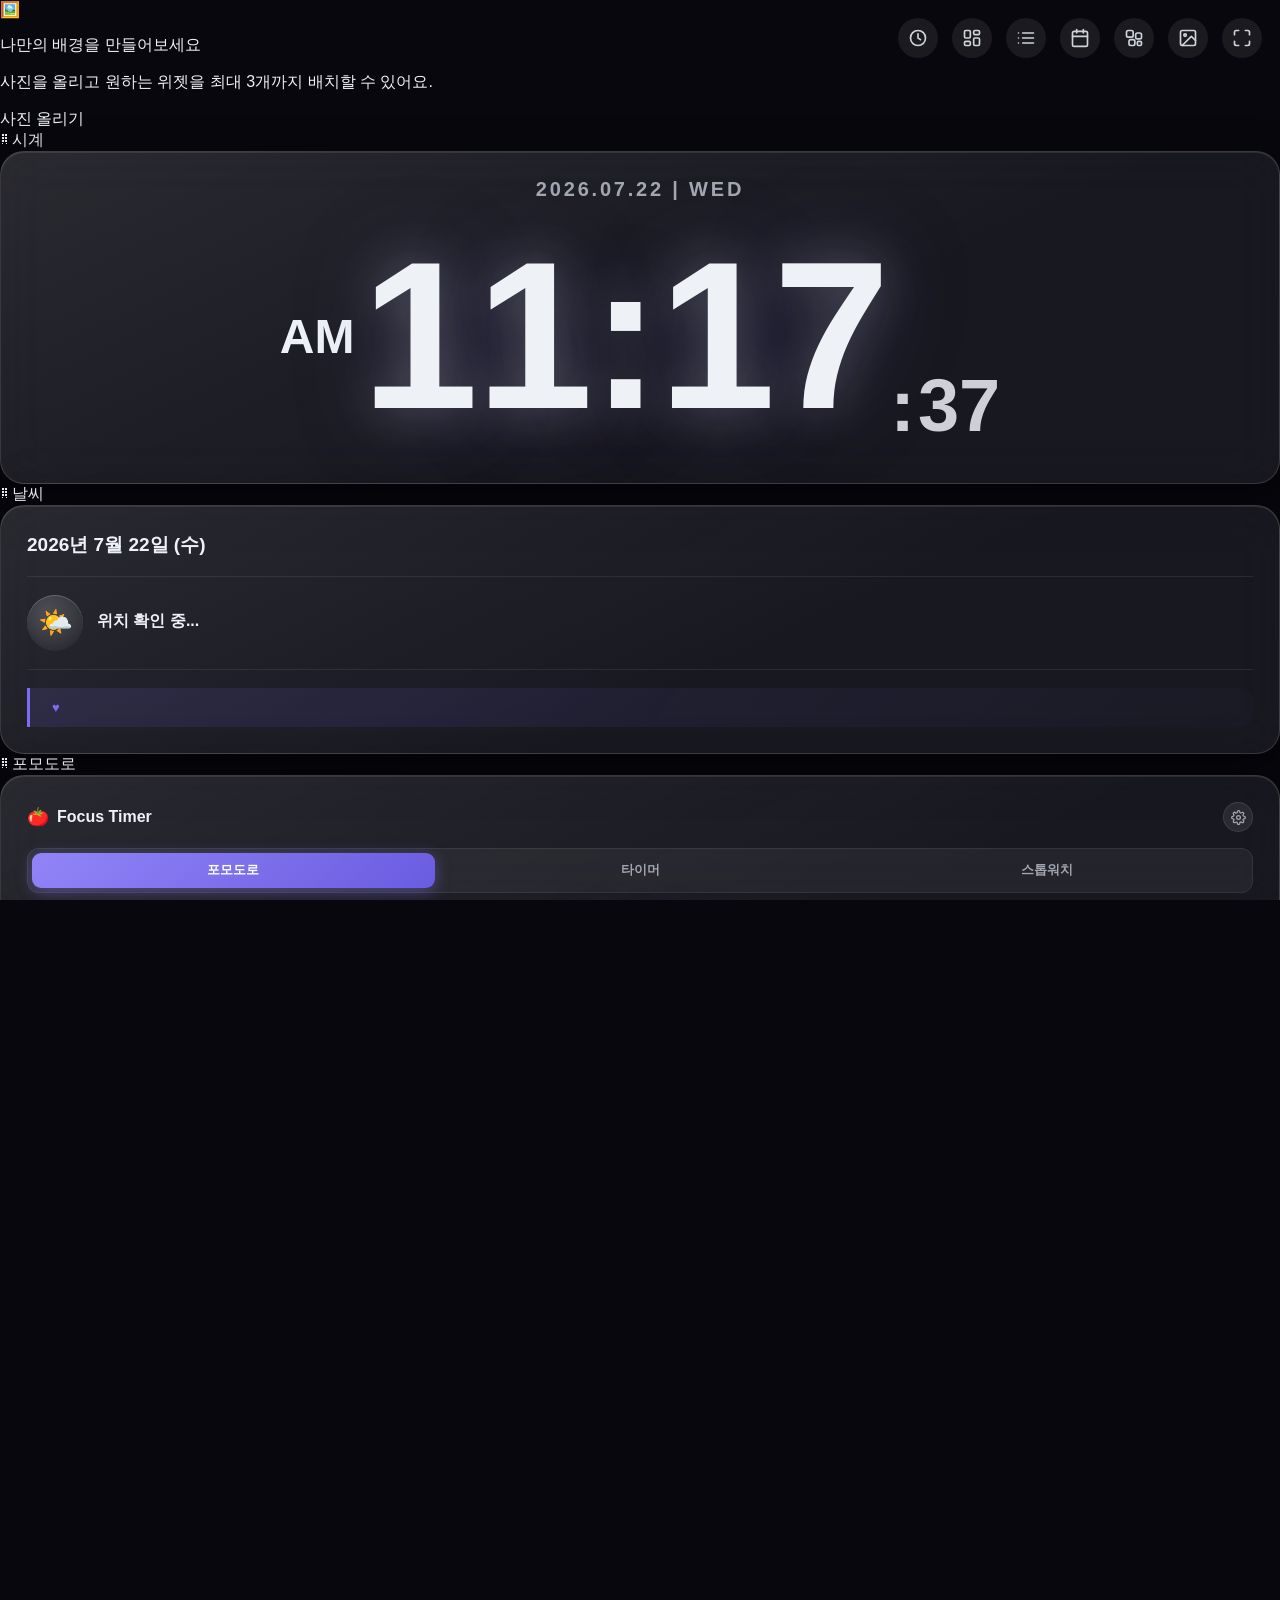
==== background.html @ 2c84854d "리팩토링" ====
<!DOCTYPE html>
<html lang="ko">
<head>
<meta charset="UTF-8">
<meta name="viewport" content="width=device-width, initial-scale=1, maximum-scale=1, minimum-scale=1, user-scalable=no, viewport-fit=cover">
<meta name="theme-color" content="#05050b">
<meta name="color-scheme" content="dark">
<meta name="mobile-web-app-capable" content="yes">
<meta name="apple-mobile-web-app-capable" content="yes">
<meta name="apple-mobile-web-app-status-bar-style" content="black">
<title>Gredo · Background</title>
<link rel="stylesheet" href="css/dashboard.css">
<link rel="stylesheet" href="css/nav.css">
<link rel="stylesheet" href="css/todo.css">
<link rel="stylesheet" href="css/background.css">
</head>
<body>
  <div class="bg-canvas" id="bgCanvas"></div>

  <input type="file" id="bgUploadInput" accept="image/*" style="display: none;">

  <div class="bg-empty" id="bgEmpty">
    <div class="bg-empty-icon">🖼️</div>
    <p class="bg-empty-title">나만의 배경을 만들어보세요</p>
    <p class="bg-empty-desc">사진을 올리고 원하는 위젯을 최대 3개까지 배치할 수 있어요.</p>
    <label class="bg-upload-btn" for="bgUploadInput">사진 올리기</label>
  </div>

  <nav class="top-nav" data-current="background"></nav>
  <template id="navExtra">
    <label class="nav-btn" for="bgUploadInput" aria-label="배경 사진 바꾸기" data-tooltip="🖼️ 배경 사진 바꾸기">
      <svg viewBox="0 0 24 24" width="1em" height="1em" fill="none" stroke="currentColor" stroke-width="2" stroke-linecap="round" stroke-linejoin="round">
        <rect x="3" y="3" width="18" height="18" rx="2"></rect>
        <circle cx="8.5" cy="8.5" r="1.5"></circle>
        <path d="M21 15l-5-5L5 21"></path>
      </svg>
    </label>
  </template>
  <script src="js/nav.js"></script>

  <div class="bg-widgets-stack" id="bgWidgetsStack">
  <div class="bg-widget" id="widgetClock" data-widget="clock">
    <div class="bg-widget-handle">⠿ 시계</div>
    <section class="card clock-card">
      <span class="card-glare"></span>
      <div class="clock-date" id="clockDate">2026.07.22 | WED</div>
      <div class="clock-time-row">
        <span class="clock-ampm" id="clockAmpm">AM</span>
        <span class="clock-time" id="clockTime">11:17</span>
        <span class="clock-seconds" id="clockSeconds">37</span>
      </div>
    </section>
    <div class="bg-widget-resize" aria-label="크기 조절"></div>
  </div>

  <div class="bg-widget" id="widgetWeather" data-widget="weather">
    <div class="bg-widget-handle">⠿ 날씨</div>
    <section class="card weather-card">
      <span class="card-glare"></span>
      <div class="weather-date" id="dashboardDate">2026년 7월 22일 (수)</div>
      <div class="divider"></div>
      <div class="weather-row">
        <span class="weather-icon-wrap"><span class="weather-icon" id="weatherIcon">🌤️</span></span>
        <div class="weather-info">
          <div class="weather-city" id="weatherCity">위치 확인 중...</div>
          <div class="weather-desc" id="weatherDesc"></div>
        </div>
      </div>
      <div class="divider"></div>
      <div class="quote-block">
        <span class="quote-text" id="quoteText"></span>
        <span class="quote-heart">♥</span>
      </div>
    </section>
    <div class="bg-widget-resize" aria-label="크기 조절"></div>
  </div>

  <div class="bg-widget" id="widgetTimer" data-widget="timer">
    <div class="bg-widget-handle">⠿ 포모도로</div>
    <section class="card timer-card">
      <span class="card-glare"></span>
      <div class="timer-header">
        <span class="timer-title"><span class="timer-emoji">🍅</span>Focus Timer</span>
        <button class="timer-gear" id="pomodoroGearBtn" aria-label="포모도로 설정">
          <svg viewBox="0 0 24 24" width="1em" height="1em" fill="none" stroke="currentColor" stroke-width="2" stroke-linecap="round" stroke-linejoin="round">
            <circle cx="12" cy="12" r="3"></circle>
            <path d="M19.4 15a1.65 1.65 0 0 0 .33 1.82l.06.06a2 2 0 1 1-2.83 2.83l-.06-.06a1.65 1.65 0 0 0-1.82-.33 1.65 1.65 0 0 0-1 1.51V21a2 2 0 0 1-4 0v-.09A1.65 1.65 0 0 0 9 19.4a1.65 1.65 0 0 0-1.82.33l-.06.06a2 2 0 1 1-2.83-2.83l.06-.06a1.65 1.65 0 0 0 .33-1.82 1.65 1.65 0 0 0-1.51-1H3a2 2 0 0 1 0-4h.09A1.65 1.65 0 0 0 4.6 9a1.65 1.65 0 0 0-.33-1.82l-.06-.06a2 2 0 1 1 2.83-2.83l.06.06a1.65 1.65 0 0 0 1.82.33H9a1.65 1.65 0 0 0 1-1.51V3a2 2 0 0 1 4 0v.09a1.65 1.65 0 0 0 1 1.51 1.65 1.65 0 0 0 1.82-.33l.06-.06a2 2 0 1 1 2.83 2.83l-.06.06a1.65 1.65 0 0 0-.33 1.82V9a1.65 1.65 0 0 0 1.51 1H21a2 2 0 0 1 0 4h-.09a1.65 1.65 0 0 0-1.51 1z"></path>
          </svg>
        </button>
      </div>

      <div class="timer-tabs" id="timerTabs">
        <button class="timer-tab active" data-tab="pomodoro">포모도로</button>
        <button class="timer-tab" data-tab="timer">타이머</button>
        <button class="timer-tab" data-tab="stopwatch">스톱워치</button>
      </div>

      <div class="timer-settings-popover hidden" id="pomodoroSettingsPopover">
        <div class="mini-row">
          <span>집중</span>
          <div class="mini-stepper">
            <button data-key="work" data-delta="-5" aria-label="집중 시간 축소">−</button>
            <span id="popWorkValue">25분</span>
            <button data-key="work" data-delta="5" aria-label="집중 시간 확대">+</button>
          </div>
        </div>
        <div class="mini-row">
          <span>짧은 휴식</span>
          <div class="mini-stepper">
            <button data-key="shortBreak" data-delta="-1" aria-label="짧은 휴식 축소">−</button>
            <span id="popShortValue">5분</span>
            <button data-key="shortBreak" data-delta="1" aria-label="짧은 휴식 확대">+</button>
          </div>
        </div>
        <div class="mini-row">
          <span>긴 휴식</span>
          <div class="mini-stepper">
            <button data-key="longBreak" data-delta="-5" aria-label="긴 휴식 축소">−</button>
            <span id="popLongValue">15분</span>
            <button data-key="longBreak" data-delta="5" aria-label="긴 휴식 확대">+</button>
          </div>
        </div>
      </div>

      <div class="timer-display" id="timerDisplay">25:00</div>

      <div class="timer-minute-row hidden" id="timerMinuteRow">
        <button class="mini-stepper-btn" id="timerMinusBtn" aria-label="타이머 시간 축소">−</button>
        <span id="timerMinutesLabel">10분</span>
        <button class="mini-stepper-btn" id="timerPlusBtn" aria-label="타이머 시간 확대">+</button>
      </div>

      <div class="timer-actions">
        <button class="timer-reset-btn" id="timerResetBtn" aria-label="초기화">
          <svg viewBox="0 0 24 24" width="1em" height="1em" fill="none" stroke="currentColor" stroke-width="2" stroke-linecap="round" stroke-linejoin="round">
            <path d="M3 12a9 9 0 1 0 3-6.7"></path>
            <path d="M3 4v5h5"></path>
          </svg>
        </button>
        <button class="timer-start-btn" id="timerStartBtn">▶ 시작하기</button>
      </div>

      <div class="timer-caption" id="timerCaption">25분 집중 · 5분 휴식</div>
    </section>
    <div class="bg-widget-resize" aria-label="크기 조절"></div>
  </div>

  <div class="bg-widget" id="widgetTodo" data-widget="todo">
    <div class="bg-widget-handle">⠿ 할 일</div>
    <section class="card todo-container">
      <h1 class="todo-title">To-Do List</h1>
      <form class="todo-form" id="todoForm">
        <input type="text" id="todoInput" class="todo-input" placeholder="새로운 할 일을 추가하세요..." autocomplete="off">
        <button type="submit" class="todo-add-btn" aria-label="할 일 추가">+</button>
      </form>
      <ul class="todo-list" id="todoList">
        <!-- To-do items will be rendered here by JavaScript -->
      </ul>
      <div class="todo-footer">
        <button class="todo-io-btn" id="exportBtn">저장하기</button>
        <label class="todo-io-btn">
          불러오기
          <input type="file" id="importInput" accept=".json" style="display: none;">
        </label>
        <button class="todo-io-btn todo-clear-btn" id="clearCompletedBtn" style="display: none;">완료된 항목 삭제</button>
      </div>
    </section>
    <div class="bg-widget-resize" aria-label="크기 조절"></div>
  </div>
  </div>

  <div class="widget-picker-zone">
    <div class="widget-picker" id="widgetPicker">
      <button class="picker-chip" data-widget="clock">🕒 시계</button>
      <button class="picker-chip" data-widget="weather">🌤️ 날씨</button>
      <button class="picker-chip" data-widget="timer">🍅 포모도로</button>
      <button class="picker-chip" data-widget="todo">✅ 할 일</button>
    </div>
  </div>

  <div class="toast" id="toast"></div>

  <div class="io-info-backdrop" id="ioInfoBackdrop"></div>
  <div class="io-info-panel" id="ioInfoPanel">
    <h2 class="io-info-title">💾 할 일 백업하기</h2>
    <p class="io-info-desc">할 일 목록은 이 브라우저에만 저장돼요. 브라우저 데이터를 지우거나 다른 기기·브라우저를 쓰면 목록이 사라질 수 있어요. 파일로 저장해두면 안전하게 보관하고 나중에 다시 불러올 수 있어요.</p>
    <div class="io-info-row">
      <span class="io-info-icon">💾</span>
      <div>
        <strong>저장하기</strong>
        <p>지금 목록을 파일로 다운로드해서 보관해요.</p>
      </div>
    </div>
    <div class="io-info-row">
      <span class="io-info-icon">📂</span>
      <div>
        <strong>불러오기</strong>
        <p>저장해둔 파일을 선택하면 목록이 그대로 복원돼요.</p>
      </div>
    </div>
    <div class="io-info-actions">
      <button class="io-info-cancel" id="ioInfoCancelBtn">닫기</button>
      <button class="io-info-confirm" id="ioInfoConfirmBtn">파일로 저장하기</button>
    </div>
  </div>

  <script src="js/timer.js"></script>
  <script src="js/core/notifications.js"></script>
  <script src="js/core/pomodoroEngine.js"></script>
  <script src="js/core/clock.js"></script>
  <script src="js/core/widgetBoard.js"></script>
  <script src="js/dashboard.js"></script>
  <script src="js/todo.js"></script>
  <script src="js/background.js"></script>
</body>
</html>
---- css/dashboard.css ----
:root {
  color-scheme: dark;
  --bg: #07070d;
  --card-bg: rgba(255, 255, 255, 0.055);
  --card-border: rgba(255, 255, 255, 0.14);
  --text: #eef1f6;
  --text-dim: #a3a7b0;
  --accent: #7c6cf0;
  --accent-rgb: 124, 108, 240;
  --accent-strong: linear-gradient(135deg, #9284f7, #6a5ce0);
}

* {
  box-sizing: border-box;
}

html, body {
  margin: 0;
  padding: 0;
  width: 100%;
  height: 100%;
  background: var(--bg);
  overflow: hidden;
  -webkit-tap-highlight-color: transparent;
  overscroll-behavior: none;
}

body {
  font-family: -apple-system, BlinkMacSystemFont, "Segoe UI", "Apple SD Gothic Neo", "Malgun Gothic", sans-serif;
  -webkit-user-select: none;
  user-select: none;
  color: var(--text);
}

/* ---- ambient background orbs ---- */
.bg-orbs {
  position: fixed;
  inset: 0;
  overflow: hidden;
  z-index: 0;
  pointer-events: none;
}

.orb {
  position: absolute;
  border-radius: 50%;
  filter: blur(90px);
  opacity: 0.5;
}

.orb-1 {
  width: 46vw;
  height: 46vw;
  max-width: 560px;
  max-height: 560px;
  background: radial-gradient(circle, #7c6cf0, transparent 70%);
  top: -14%;
  left: -10%;
  animation: orbFloat1 24s ease-in-out infinite;
}

.orb-2 {
  width: 40vw;
  height: 40vw;
  max-width: 480px;
  max-height: 480px;
  background: radial-gradient(circle, #ff6ec7, transparent 70%);
  bottom: -16%;
  right: -8%;
  animation: orbFloat2 28s ease-in-out infinite;
}

.orb-3 {
  width: 34vw;
  height: 34vw;
  max-width: 420px;
  max-height: 420px;
  background: radial-gradient(circle, #5ce0e6, transparent 70%);
  top: 38%;
  left: 42%;
  animation: orbFloat3 32s ease-in-out infinite;
}

@keyframes orbFloat1 {
  0%, 100% { transform: translate(0, 0) scale(1); }
  50% { transform: translate(6vw, 5vh) scale(1.12); }
}

@keyframes orbFloat2 {
  0%, 100% { transform: translate(0, 0) scale(1); }
  50% { transform: translate(-5vw, -4vh) scale(1.08); }
}

@keyframes orbFloat3 {
  0%, 100% { transform: translate(0, 0) scale(1); }
  50% { transform: translate(3vw, -5vh) scale(1.16); }
}

@media (prefers-reduced-motion: reduce) {
  .orb {
    animation: none;
  }
}

/* .top-nav / .nav-btn / [data-tooltip] now live in css/nav.css (shared
   across every page that renders the nav via js/nav.js). */

.dashboard {
  position: relative;
  z-index: 1;
  width: 100vw;
  height: 100dvh;
  height: 100vh;
  display: grid;
  grid-template-columns: minmax(240px, 300px) 1fr minmax(280px, 340px);
  gap: 20px;
  padding: 80px 24px 24px;
  perspective: 1400px;
}

.card {
  position: relative;
  background:
    linear-gradient(155deg, rgba(255, 255, 255, 0.09), rgba(255, 255, 255, 0.015) 60%),
    var(--card-bg);
  backdrop-filter: blur(26px) saturate(160%);
  -webkit-backdrop-filter: blur(26px) saturate(160%);
  border: 1px solid var(--card-border);
  border-radius: 24px;
  padding: 26px;
  display: flex;
  flex-direction: column;
  min-width: 0;
  min-height: 0;
  overflow: hidden;
  box-shadow: 0 10px 40px rgba(0, 0, 0, 0.45), inset 0 1px 0 rgba(255, 255, 255, 0.09);
  transform-style: preserve-3d;
  will-change: transform;
  transition: transform 0.4s cubic-bezier(0.22, 1, 0.36, 1), box-shadow 0.4s ease;
  animation: cardIn 0.6s cubic-bezier(0.22, 1, 0.36, 1) backwards;
}

.weather-card { animation-delay: 0.05s; }
.clock-card { animation-delay: 0.15s; }
.timer-card { animation-delay: 0.25s; }

@keyframes cardIn {
  from {
    opacity: 0;
    transform: translateY(18px) scale(0.98);
  }
  to {
    opacity: 1;
    transform: translateY(0) scale(1);
  }
}

.card:hover {
  box-shadow: 0 16px 50px rgba(0, 0, 0, 0.5), inset 0 1px 0 rgba(255, 255, 255, 0.12);
}

.card-glare {
  position: absolute;
  inset: 0;
  background: radial-gradient(480px circle at var(--mx, 50%) var(--my, 50%), rgba(255, 255, 255, 0.16), transparent 60%);
  opacity: 0;
  transition: opacity 0.35s ease;
  pointer-events: none;
}

.card.tilting .card-glare {
  opacity: 1;
}

@media (prefers-reduced-motion: reduce) {
  .card {
    animation: none;
  }
}

/* ---- weather card ---- */
.weather-card {
  justify-content: flex-start;
}

.weather-date {
  font-size: 19px;
  font-weight: 700;
}

.divider {
  height: 1px;
  background: rgba(255, 255, 255, 0.08);
  margin: 18px 0;
}

.weather-row {
  display: flex;
  align-items: center;
  gap: 14px;
}

.weather-icon-wrap {
  width: 56px;
  height: 56px;
  flex-shrink: 0;
  border-radius: 50%;
  display: flex;
  align-items: center;
  justify-content: center;
  background: radial-gradient(circle at 35% 30%, rgba(255, 255, 255, 0.18), rgba(255, 255, 255, 0.04));
  box-shadow: inset 0 1px 0 rgba(255, 255, 255, 0.2), inset 0 -6px 12px rgba(0, 0, 0, 0.15);
}

.weather-icon {
  font-size: 28px;
  line-height: 1;
}

.weather-city {
  font-size: 16px;
  font-weight: 700;
}

.weather-desc {
  font-size: 13px;
  color: var(--text-dim);
  margin-top: 3px;
}

.quote-block {
  display: flex;
  align-items: flex-start;
  gap: 8px;
  border-left: 3px solid var(--accent);
  background: linear-gradient(120deg, rgba(124, 108, 240, 0.14), rgba(124, 108, 240, 0.02));
  border-radius: 0 14px 14px 0;
  padding: 12px 14px;
  margin-top: auto;
}

.quote-text {
  font-size: 13.5px;
  line-height: 1.55;
  color: var(--text);
  opacity: 0.9;
}

.quote-heart {
  color: var(--accent);
  font-size: 13px;
  flex-shrink: 0;
}

/* ---- clock card ---- */
.clock-card {
  container-type: inline-size;
  align-items: center;
  justify-content: center;
  gap: 14px;
  overflow: hidden;
}

.clock-date {
  font-size: clamp(13px, 3.2cqw, 20px);
  font-weight: 700;
  letter-spacing: 0.14em;
  color: var(--text-dim);
  white-space: nowrap;
}

.clock-time-row {
  display: flex;
  align-items: baseline;
  gap: 0.14em;
  max-width: 100%;
}

.clock-ampm {
  font-size: clamp(16px, 7cqw, 48px);
  font-weight: 700;
  align-self: center;
  margin-right: 0.1em;
}

.clock-time {
  font-size: clamp(40px, 22cqw, 210px);
  font-weight: 800;
  letter-spacing: -0.01em;
  font-variant-numeric: tabular-nums;
  white-space: nowrap;
  text-shadow: 0 0 50px rgba(255, 255, 255, 0.25), 0 0 100px rgba(var(--accent-rgb), 0.25);
}

.clock-seconds {
  font-size: clamp(18px, 9cqw, 74px);
  font-weight: 800;
  align-self: flex-end;
  margin-bottom: 0.12em;
  opacity: 0.85;
  font-variant-numeric: tabular-nums;
}

.clock-seconds::before {
  content: ":";
  margin-right: 0.04em;
}

/* ---- timer card ---- */
.timer-card {
  position: relative;
  gap: 16px;
}

.timer-header {
  display: flex;
  align-items: center;
  justify-content: space-between;
}

.timer-title {
  font-size: 16px;
  font-weight: 700;
  display: flex;
  align-items: center;
  gap: 8px;
}

.timer-emoji {
  font-size: 18px;
}

.timer-gear {
  width: 30px;
  height: 30px;
  border-radius: 50%;
  border: 1px solid rgba(255, 255, 255, 0.1);
  background: rgba(255, 255, 255, 0.08);
  color: var(--text-dim);
  display: flex;
  align-items: center;
  justify-content: center;
  font-size: 15px;
  padding: 0;
  transition: transform 0.3s ease, background-color 0.2s ease;
}

.timer-gear:hover {
  background: rgba(255, 255, 255, 0.14);
  transform: rotate(35deg);
}

.timer-tabs {
  display: flex;
  background: rgba(255, 255, 255, 0.05);
  border: 1px solid rgba(255, 255, 255, 0.08);
  border-radius: 12px;
  padding: 4px;
  gap: 4px;
}

.timer-tab {
  flex: 1;
  border: none;
  background: transparent;
  color: var(--text-dim);
  font-size: 12.5px;
  font-weight: 700;
  padding: 9px 4px;
  border-radius: 9px;
  transition: background-color 0.25s ease, color 0.25s ease, box-shadow 0.25s ease;
}

.timer-tab.active {
  background: var(--accent-strong);
  color: #fff;
  box-shadow: 0 4px 16px rgba(var(--accent-rgb), 0.45);
}

.timer-settings-popover {
  position: absolute;
  top: 66px;
  right: 26px;
  left: 26px;
  z-index: 5;
  background: rgba(28, 28, 38, 0.75);
  backdrop-filter: blur(20px) saturate(160%);
  -webkit-backdrop-filter: blur(20px) saturate(160%);
  border: 1px solid rgba(255, 255, 255, 0.12);
  border-radius: 14px;
  padding: 12px 14px;
  box-shadow: 0 10px 30px rgba(0, 0, 0, 0.5);
  animation: popIn 0.2s ease;
}

@keyframes popIn {
  from {
    opacity: 0;
    transform: translateY(-6px);
  }
  to {
    opacity: 1;
    transform: translateY(0);
  }
}

.timer-settings-popover.hidden {
  display: none;
}

.mini-row {
  display: flex;
  align-items: center;
  justify-content: space-between;
  padding: 7px 0;
  font-size: 12.5px;
  color: var(--text-dim);
}

.mini-stepper {
  display: flex;
  align-items: center;
  gap: 10px;
}

.mini-stepper span,
.mini-row > span:first-child {
  color: var(--text);
}

.mini-stepper button {
  width: 22px;
  height: 22px;
  border-radius: 50%;
  border: none;
  background: rgba(255, 255, 255, 0.1);
  color: var(--text);
  font-size: 13px;
  font-weight: 700;
  padding: 0;
  line-height: 1;
  transition: background-color 0.2s ease;
}

.mini-stepper button:hover {
  background: rgba(255, 255, 255, 0.18);
}

.timer-display {
  text-align: center;
  font-size: clamp(36px, 5vw, 52px);
  font-weight: 800;
  font-variant-numeric: tabular-nums;
  text-shadow: 0 0 40px rgba(var(--accent-rgb), 0.35);
}

.timer-minute-row {
  display: flex;
  align-items: center;
  justify-content: center;
  gap: 16px;
}

.timer-minute-row.hidden {
  display: none;
}

.timer-minute-row span {
  font-size: 13px;
  font-weight: 600;
  color: var(--text-dim);
  min-width: 40px;
  text-align: center;
}

.mini-stepper-btn {
  width: 28px;
  height: 28px;
  border-radius: 50%;
  border: 1px solid rgba(255, 255, 255, 0.1);
  background: rgba(255, 255, 255, 0.08);
  color: var(--text);
  font-size: 15px;
  font-weight: 700;
  padding: 0;
  transition: background-color 0.2s ease;
}

.mini-stepper-btn:hover {
  background: rgba(255, 255, 255, 0.16);
}

.timer-actions {
  display: flex;
  align-items: center;
  gap: 10px;
}

.timer-reset-btn {
  width: 46px;
  height: 46px;
  flex-shrink: 0;
  border-radius: 50%;
  border: 1px solid rgba(255, 255, 255, 0.1);
  background: rgba(255, 255, 255, 0.08);
  color: var(--text-dim);
  display: flex;
  align-items: center;
  justify-content: center;
  font-size: 17px;
  padding: 0;
  transition: background-color 0.2s ease, transform 0.2s ease;
}

.timer-reset-btn:hover {
  background: rgba(255, 255, 255, 0.14);
  transform: rotate(-45deg);
}

.timer-start-btn {
  flex: 1;
  border: none;
  background: var(--accent-strong);
  color: #fff;
  font-size: 14.5px;
  font-weight: 700;
  padding: 14px 12px;
  border-radius: 999px;
  box-shadow: 0 8px 24px rgba(var(--accent-rgb), 0.45);
  transition: transform 0.2s ease, box-shadow 0.2s ease, background 0.2s ease;
}

.timer-start-btn:hover {
  transform: translateY(-1px);
  box-shadow: 0 12px 30px rgba(var(--accent-rgb), 0.55);
}

.timer-start-btn:active {
  transform: translateY(0);
}

.timer-start-btn.is-running {
  background: #3a3a44;
  box-shadow: none;
}

.timer-caption {
  text-align: center;
  font-size: 12px;
  color: var(--text-dim);
}

/* ---- toast ---- */
.toast {
  position: fixed;
  left: 50%;
  bottom: 28px;
  transform: translate(-50%, 12px);
  background: rgba(28, 28, 30, 0.75);
  backdrop-filter: blur(18px) saturate(160%);
  -webkit-backdrop-filter: blur(18px) saturate(160%);
  border: 1px solid rgba(255, 255, 255, 0.12);
  color: var(--text);
  font-size: 13.5px;
  font-weight: 500;
  padding: 12px 18px;
  border-radius: 12px;
  max-width: calc(100vw - 48px);
  text-align: center;
  line-height: 1.5;
  box-shadow: 0 6px 20px rgba(0, 0, 0, 0.5);
  opacity: 0;
  pointer-events: none;
  transition: opacity 0.25s ease, transform 0.25s ease;
  z-index: 60;
}

.toast.show {
  opacity: 1;
  transform: translate(-50%, 0);
}

/* ---- responsive: stack cards on narrow screens ---- */
@media (max-width: 900px) {
  html, body {
    overflow-y: auto;
  }

  .dashboard {
    height: auto;
    min-height: 100vh;
    grid-template-columns: 1fr;
    padding: 80px 16px 24px;
  }

  .dashboard .clock-card {
    order: -1;
    padding: 32px 20px;
  }
}
---- css/nav.css ----
/*
  Shared top-right icon navigation used by dashboard.html, toDoList.html,
  background.html, and calendar.html. Markup is rendered by js/nav.js —
  see that file for the page list and the .top-nav[data-current] contract.

  Single source of truth for .top-nav/.nav-btn/[data-tooltip]: previously
  duplicated in style.css and dashboard.css with conflicting left/right
  tooltip anchors, which broke tooltip sizing on any page loading both.
*/

.top-nav {
  position: fixed;
  top: calc(env(safe-area-inset-top) + 18px);
  right: calc(env(safe-area-inset-right) + 18px);
  display: flex;
  gap: 14px;
  z-index: 20;
}

.nav-btn {
  position: relative;
  width: 40px;
  height: 40px;
  display: flex;
  align-items: center;
  justify-content: center;
  font-size: 20px;
  border: none;
  border-radius: 50%;
  background: var(--nav-btn-bg, rgba(255, 255, 255, 0.08));
  color: var(--nav-btn-color, #cfd3da);
  padding: 0;
  box-sizing: border-box;
  text-decoration: none;
}

.nav-btn:active {
  background: var(--nav-btn-bg-active, rgba(255, 255, 255, 0.16));
}

.nav-btn .icon-exit {
  display: none;
}

.nav-btn.is-fullscreen .icon-enter {
  display: none;
}

.nav-btn.is-fullscreen .icon-exit {
  display: block;
}

/* ---- icon button tooltip ---- */
[data-tooltip]::after,
[data-tooltip]::before {
  opacity: 0;
  pointer-events: none;
  transition: opacity 0.15s ease, transform 0.15s ease;
  transition-delay: 0.1s;
  z-index: 30;
}

[data-tooltip]::after {
  content: attr(data-tooltip);
  position: absolute;
  top: calc(100% + 10px);
  right: 0;
  white-space: nowrap;
  background: rgba(18, 18, 26, 0.92);
  color: #eef1f6;
  font-size: 12px;
  font-weight: 600;
  padding: 7px 12px;
  border-radius: 10px;
  border: 1px solid rgba(255, 255, 255, 0.12);
  box-shadow: 0 10px 24px rgba(0, 0, 0, 0.35);
  backdrop-filter: blur(12px) saturate(160%);
  -webkit-backdrop-filter: blur(12px) saturate(160%);
  transform: translateY(-4px);
}

[data-tooltip]::before {
  content: "";
  position: absolute;
  top: 100%;
  right: 14px;
  width: 8px;
  height: 8px;
  background: rgba(18, 18, 26, 0.92);
  border-left: 1px solid rgba(255, 255, 255, 0.12);
  border-top: 1px solid rgba(255, 255, 255, 0.12);
  transform: translateY(2px) rotate(45deg);
}

[data-tooltip]:hover::after,
[data-tooltip]:focus-visible::after {
  opacity: 1;
  transform: translateY(0);
}

[data-tooltip]:hover::before,
[data-tooltip]:focus-visible::before {
  opacity: 1;
  transform: rotate(45deg);
}

/* Narrow phones (≤480px): shrink buttons/gap so pages with an extra
   navExtra button (background.html, calendar.html — 7 icons total)
   don't push the leftmost icon off-screen. */
@media (max-width: 480px) {
  .top-nav {
    top: calc(env(safe-area-inset-top) + 10px);
    right: calc(env(safe-area-inset-right) + 10px);
    gap: 8px;
  }

  .nav-btn {
    width: 32px;
    height: 32px;
    font-size: 16px;
  }
}
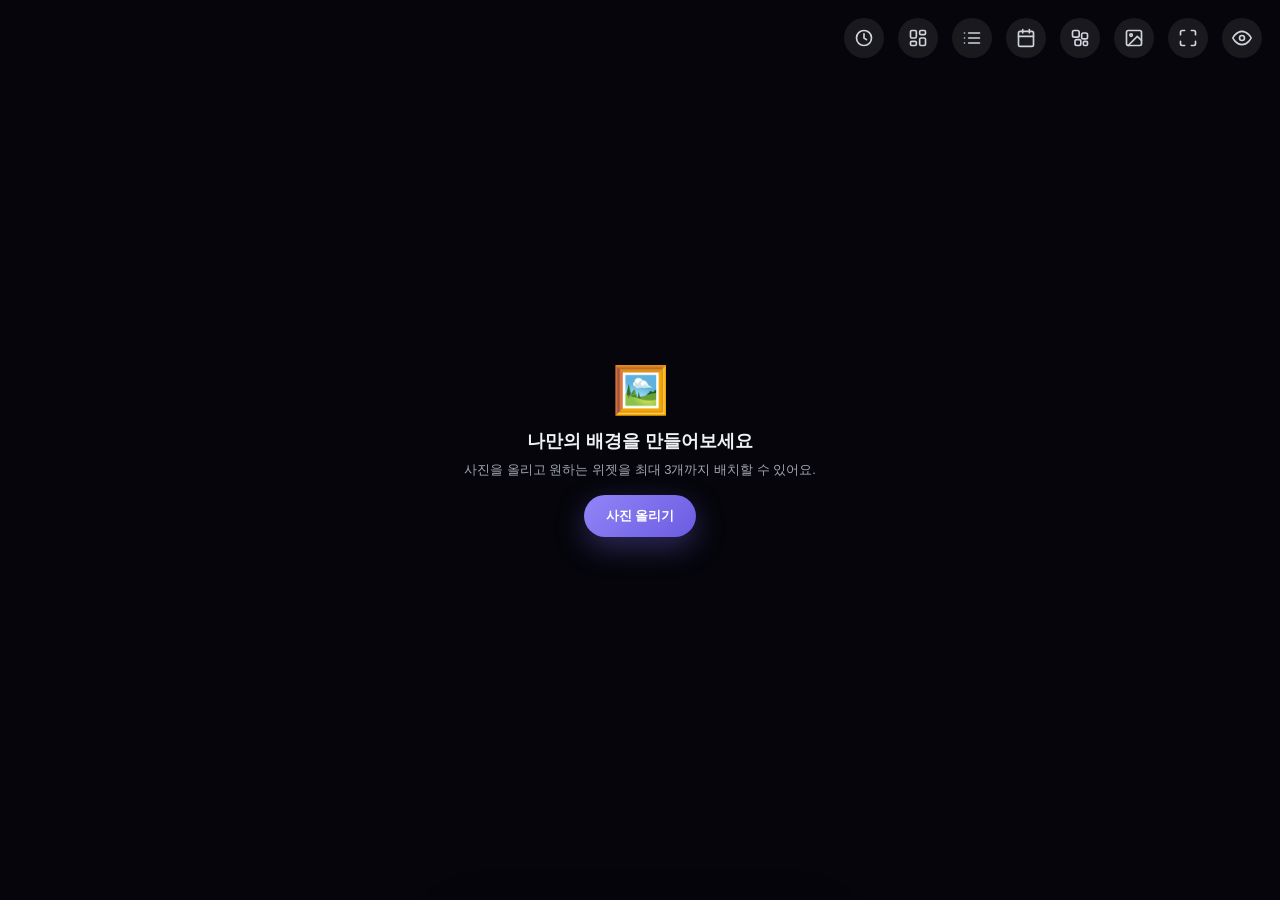
==== commit 178b1b2f: "수정" ====
--- a/background.html
+++ b/background.html
@@ -28,7 +28,7 @@
 
   <nav class="top-nav" data-current="background"></nav>
   <template id="navExtra">
-    <label class="nav-btn" for="bgUploadInput" aria-label="배경 사진 바꾸기" data-tooltip="🖼️ 배경 사진 바꾸기">
+    <label class="nav-btn nav-bg-upload" for="bgUploadInput" aria-label="배경 사진 바꾸기" data-tooltip="🖼️ 배경 사진 바꾸기">
       <svg viewBox="0 0 24 24" width="1em" height="1em" fill="none" stroke="currentColor" stroke-width="2" stroke-linecap="round" stroke-linejoin="round">
         <rect x="3" y="3" width="18" height="18" rx="2"></rect>
         <circle cx="8.5" cy="8.5" r="1.5"></circle>
--- a/css/nav.css
+++ b/css/nav.css
@@ -48,6 +48,23 @@
 
 .nav-btn.is-fullscreen .icon-exit {
   display: block;
+}
+
+/* ---- hide/show toggle (eye pictogram) ---- */
+.nav-hide-toggle .icon-eye-off {
+  display: none;
+}
+
+.top-nav.nav-hidden .nav-hide-toggle .icon-eye-open {
+  display: none;
+}
+
+.top-nav.nav-hidden .nav-hide-toggle .icon-eye-off {
+  display: block;
+}
+
+.top-nav.nav-hidden .nav-btn:not(.nav-hide-toggle) {
+  display: none;
 }
 
 /* ---- icon button tooltip ---- */
@@ -106,7 +123,9 @@
 
 /* Narrow phones (≤480px): shrink buttons/gap so pages with an extra
    navExtra button (background.html, calendar.html — 7 icons total)
-   don't push the leftmost icon off-screen. */
+   don't push the leftmost icon off-screen. Also drop the "나만의 배경"
+   page link — its drag/resize widget board is a desktop-pointer feature
+   and isn't usable on touch. */
 @media (max-width: 480px) {
   .top-nav {
     top: calc(env(safe-area-inset-top) + 10px);
@@ -119,4 +138,32 @@
     height: 32px;
     font-size: 16px;
   }
+
+  .nav-page-background {
+    display: none;
+  }
 }
+
+/* Phones in landscape: none of the pages have a landscape layout (the
+   calendar's flip-clock + grid alone stack taller than a phone's
+   landscape height), so block it with a rotate prompt instead of
+   shipping a broken one. Scoped to phone widths so a resized desktop
+   window is unaffected. */
+@media (max-width: 900px) and (orientation: landscape) {
+  body::before {
+    content: "📱 세로 모드로 돌려서 사용해주세요";
+    position: fixed;
+    inset: 0;
+    z-index: 9999;
+    display: flex;
+    align-items: center;
+    justify-content: center;
+    padding: 24px;
+    text-align: center;
+    font-size: 18px;
+    font-weight: 600;
+    line-height: 1.5;
+    color: #eef1f6;
+    background: #05050b;
+  }
+}
--- a/css/background.css
+++ b/css/background.css
@@ -0,0 +1,275 @@
+/*
+  Styles for the custom background page (background.html)
+*/
+
+html, body {
+  overflow: hidden;
+}
+
+/* ---- photo background ---- */
+.bg-canvas {
+  position: fixed;
+  inset: 0;
+  z-index: 0;
+  background-color: #05050b;
+  background-size: cover;
+  background-position: center;
+}
+
+/* ---- empty state (no photo yet) ---- */
+.bg-empty {
+  position: fixed;
+  inset: 0;
+  z-index: 1;
+  display: flex;
+  flex-direction: column;
+  align-items: center;
+  justify-content: center;
+  gap: 8px;
+  text-align: center;
+  padding: 24px;
+}
+
+.bg-empty.hidden {
+  display: none;
+}
+
+.bg-empty-icon {
+  font-size: 46px;
+  margin-bottom: 4px;
+}
+
+.bg-empty-title {
+  margin: 0;
+  font-size: 18px;
+  font-weight: 700;
+  color: #eef1f6;
+}
+
+.bg-empty-desc {
+  margin: 0 0 8px;
+  font-size: 13px;
+  color: var(--text-dim);
+}
+
+.bg-upload-btn {
+  display: inline-flex;
+  align-items: center;
+  gap: 8px;
+  background: linear-gradient(135deg, #9284f7, #6a5ce0);
+  color: #fff;
+  font-size: 13px;
+  font-weight: 700;
+  padding: 12px 22px;
+  border-radius: 999px;
+  cursor: pointer;
+  box-shadow: 0 10px 30px rgba(124, 108, 240, 0.35);
+}
+
+.bg-upload-btn:active {
+  filter: brightness(0.94);
+}
+
+/* ---- widgets ---- */
+.bg-widget {
+  position: absolute;
+  z-index: 10;
+  display: flex;
+  flex-direction: column;
+  transform-origin: top left;
+}
+
+.bg-widget.hidden {
+  display: none;
+}
+
+.bg-widget > .card {
+  flex: 1;
+  min-height: 0;
+}
+
+.bg-widget[data-widget="clock"],
+.bg-widget[data-widget="weather"] {
+  width: min(280px, calc(100vw - 40px));
+}
+
+.bg-widget[data-widget="timer"] {
+  width: min(300px, calc(100vw - 40px));
+}
+
+.bg-widget[data-widget="todo"] {
+  width: min(320px, calc(100vw - 40px));
+  height: min(440px, calc(100vh - 220px));
+}
+
+.bg-widget-handle {
+  position: absolute;
+  top: -12px;
+  left: 14px;
+  z-index: 12;
+  display: flex;
+  align-items: center;
+  gap: 5px;
+  font-size: 10px;
+  font-weight: 700;
+  letter-spacing: 0.04em;
+  color: rgba(238, 241, 246, 0.9);
+  background: rgba(30, 30, 40, 0.88);
+  border: 1px solid rgba(255, 255, 255, 0.18);
+  border-radius: 999px;
+  padding: 5px 10px;
+  cursor: grab;
+  touch-action: none;
+  -webkit-user-select: none;
+  user-select: none;
+  backdrop-filter: blur(10px);
+  -webkit-backdrop-filter: blur(10px);
+  box-shadow: 0 4px 14px rgba(0, 0, 0, 0.35);
+}
+
+.bg-widget-handle:active {
+  cursor: grabbing;
+  background: rgba(50, 50, 62, 0.92);
+}
+
+.bg-widget-resize {
+  position: absolute;
+  right: -8px;
+  bottom: -8px;
+  width: 22px;
+  height: 22px;
+  border-radius: 50%;
+  background: rgba(255, 255, 255, 0.14);
+  border: 1px solid rgba(255, 255, 255, 0.26);
+  cursor: nwse-resize;
+  touch-action: none;
+  z-index: 11;
+  backdrop-filter: blur(10px);
+  -webkit-backdrop-filter: blur(10px);
+}
+
+.bg-widget-resize::after {
+  content: "";
+  position: absolute;
+  inset: 0;
+  margin: auto;
+  width: 7px;
+  height: 7px;
+  border-right: 2px solid rgba(255, 255, 255, 0.85);
+  border-bottom: 2px solid rgba(255, 255, 255, 0.85);
+  transform: translate(-1px, -1px);
+}
+
+.bg-widget-resize:active {
+  background: rgba(255, 255, 255, 0.26);
+}
+
+/* ---- widget picker bar (auto-hides, reveals on hover near the bottom edge) ---- */
+.widget-picker-zone {
+  position: fixed;
+  left: 0;
+  right: 0;
+  bottom: 0;
+  height: 70px;
+  z-index: 20;
+  display: flex;
+  align-items: flex-end;
+  justify-content: center;
+}
+
+.widget-picker {
+  display: flex;
+  gap: 6px;
+  max-width: calc(100vw - 32px);
+  overflow-x: auto;
+  background: rgba(18, 18, 26, 0.72);
+  border: 1px solid rgba(255, 255, 255, 0.14);
+  border-radius: 999px;
+  padding: 8px;
+  margin-bottom: calc(env(safe-area-inset-bottom) + 20px);
+  backdrop-filter: blur(20px) saturate(160%);
+  -webkit-backdrop-filter: blur(20px) saturate(160%);
+  box-shadow: 0 14px 40px rgba(0, 0, 0, 0.4);
+}
+
+/* auto-hide/reveal-on-hover only makes sense with a real mouse; touch
+   devices have no hover, so keep the bar permanently visible there */
+@media (hover: hover) and (pointer: fine) {
+  .widget-picker {
+    transform: translateY(calc(100% + 20px));
+    transition: transform 0.25s ease;
+  }
+
+  .widget-picker-zone:hover .widget-picker,
+  .widget-picker-zone:focus-within .widget-picker {
+    transform: translateY(0);
+  }
+}
+
+/* keep the shared toast above the widget picker bar on this page */
+.toast {
+  bottom: calc(env(safe-area-inset-bottom) + 92px);
+}
+
+.picker-chip {
+  display: flex;
+  align-items: center;
+  gap: 6px;
+  flex-shrink: 0;
+  border: none;
+  background: transparent;
+  color: #cfd3da;
+  font-size: 13px;
+  font-weight: 600;
+  padding: 9px 16px;
+  border-radius: 999px;
+  cursor: pointer;
+  transition: background-color 0.15s ease, color 0.15s ease;
+}
+
+.picker-chip:active {
+  background: rgba(255, 255, 255, 0.1);
+}
+
+.picker-chip.active {
+  background: linear-gradient(135deg, #9284f7, #6a5ce0);
+  color: #fff;
+}
+
+@media (max-width: 500px) {
+  html, body {
+    overflow-y: auto;
+  }
+
+  /* mobile has no room in the top-nav for this extra icon, and the
+     upload button in the empty state already covers first-time setup */
+  .nav-bg-upload {
+    display: none;
+  }
+
+  .bg-widgets-stack {
+    position: relative;
+    z-index: 10;
+    display: flex;
+    flex-direction: column;
+    align-items: center;
+    gap: 16px;
+    padding: calc(env(safe-area-inset-top) + 90px) 0 100px;
+  }
+
+  .bg-widget[data-widget="clock"],
+  .bg-widget[data-widget="weather"],
+  .bg-widget[data-widget="timer"],
+  .bg-widget[data-widget="todo"] {
+    width: calc(100vw - 32px);
+    position: static;
+    left: auto !important;
+    top: auto !important;
+    transform: none !important;
+  }
+
+  .bg-widget-handle,
+  .bg-widget-resize {
+    display: none;
+  }
+}
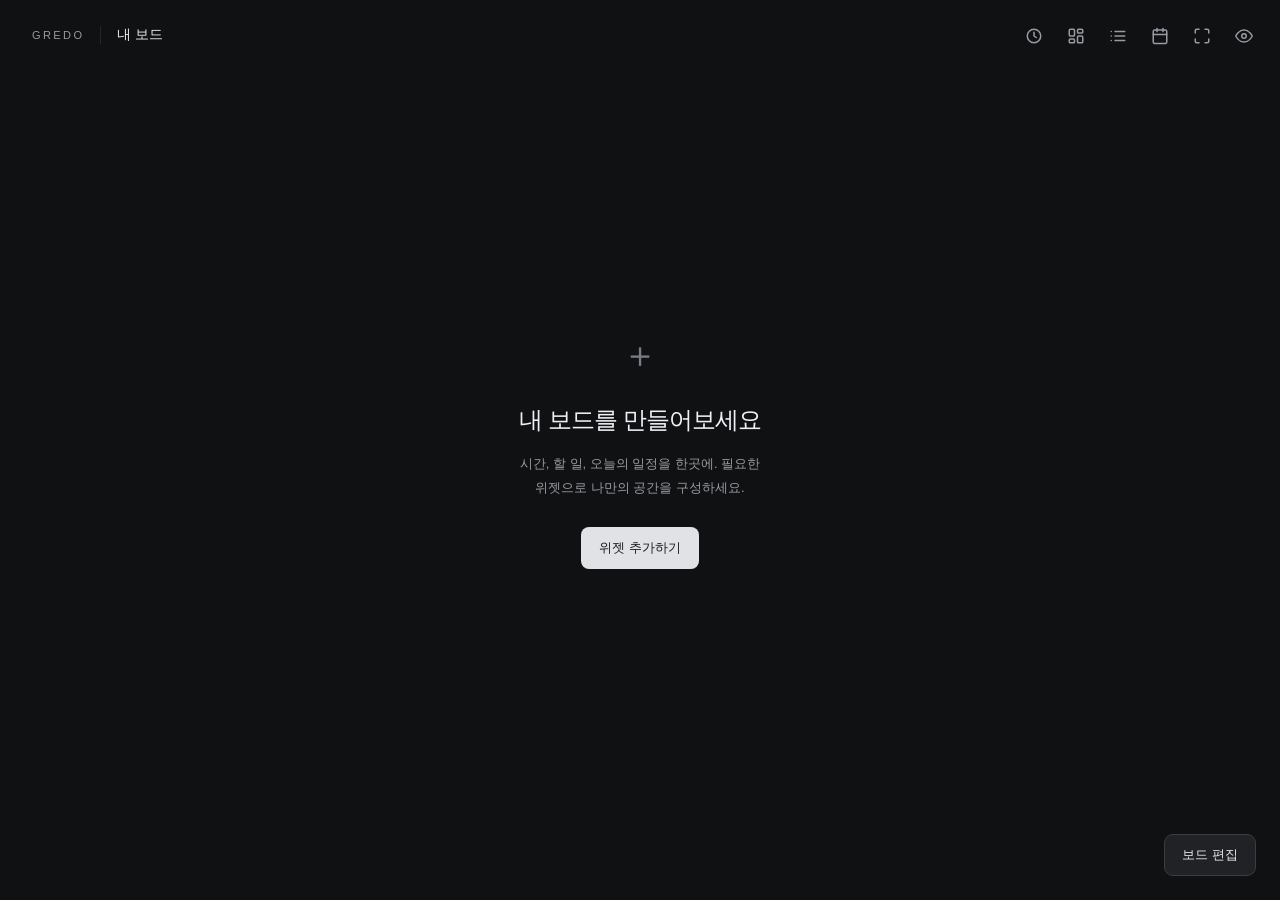
==== commit fcec2630: "리뉴얼" ====
--- a/background.html
+++ b/background.html
@@ -8,39 +8,36 @@
 <meta name="mobile-web-app-capable" content="yes">
 <meta name="apple-mobile-web-app-capable" content="yes">
 <meta name="apple-mobile-web-app-status-bar-style" content="black">
-<title>Gredo · Background</title>
+<title>Gredo · 내 보드</title>
 <link rel="stylesheet" href="css/dashboard.css">
 <link rel="stylesheet" href="css/nav.css">
 <link rel="stylesheet" href="css/todo.css">
+<link rel="stylesheet" href="css/calendar.css">
 <link rel="stylesheet" href="css/background.css">
+<link rel="stylesheet" href="css/board.css">
 </head>
-<body>
+<body class="board-page">
   <div class="bg-canvas" id="bgCanvas"></div>
 
+  <header class="board-heading"><span class="board-brand">GREDO</span><h1>내 보드</h1></header>
+  <button class="board-edit-toggle" id="boardEditToggle" aria-expanded="false" aria-controls="boardControls">보드 편집</button>
+
   <input type="file" id="bgUploadInput" accept="image/*" style="display: none;">
 
   <div class="bg-empty" id="bgEmpty">
-    <div class="bg-empty-icon">🖼️</div>
-    <p class="bg-empty-title">나만의 배경을 만들어보세요</p>
-    <p class="bg-empty-desc">사진을 올리고 원하는 위젯을 최대 3개까지 배치할 수 있어요.</p>
-    <label class="bg-upload-btn" for="bgUploadInput">사진 올리기</label>
+    <span class="board-empty-mark" aria-hidden="true">＋</span>
+    <p class="bg-empty-title">내 보드를 만들어보세요</p>
+    <p class="bg-empty-desc">시간, 할 일, 오늘의 일정을 한곳에.
+      필요한 위젯으로 나만의 공간을 구성하세요.</p>
+    <button class="bg-upload-btn" id="boardGetStarted">위젯 추가하기</button>
   </div>
 
   <nav class="top-nav" data-current="background"></nav>
-  <template id="navExtra">
-    <label class="nav-btn nav-bg-upload" for="bgUploadInput" aria-label="배경 사진 바꾸기" data-tooltip="🖼️ 배경 사진 바꾸기">
-      <svg viewBox="0 0 24 24" width="1em" height="1em" fill="none" stroke="currentColor" stroke-width="2" stroke-linecap="round" stroke-linejoin="round">
-        <rect x="3" y="3" width="18" height="18" rx="2"></rect>
-        <circle cx="8.5" cy="8.5" r="1.5"></circle>
-        <path d="M21 15l-5-5L5 21"></path>
-      </svg>
-    </label>
-  </template>
   <script src="js/nav.js"></script>
 
   <div class="bg-widgets-stack" id="bgWidgetsStack">
   <div class="bg-widget" id="widgetClock" data-widget="clock">
-    <div class="bg-widget-handle">⠿ 시계</div>
+    <div class="bg-widget-handle">시계</div>
     <section class="card clock-card">
       <span class="card-glare"></span>
       <div class="clock-date" id="clockDate">2026.07.22 | WED</div>
@@ -54,13 +51,13 @@
   </div>
 
   <div class="bg-widget" id="widgetWeather" data-widget="weather">
-    <div class="bg-widget-handle">⠿ 날씨</div>
+    <div class="bg-widget-handle">날씨</div>
     <section class="card weather-card">
       <span class="card-glare"></span>
       <div class="weather-date" id="dashboardDate">2026년 7월 22일 (수)</div>
       <div class="divider"></div>
       <div class="weather-row">
-        <span class="weather-icon-wrap"><span class="weather-icon" id="weatherIcon">🌤️</span></span>
+        <span class="weather-icon-wrap"><span class="weather-icon" id="weatherIcon"></span></span>
         <div class="weather-info">
           <div class="weather-city" id="weatherCity">위치 확인 중...</div>
           <div class="weather-desc" id="weatherDesc"></div>
@@ -69,18 +66,18 @@
       <div class="divider"></div>
       <div class="quote-block">
         <span class="quote-text" id="quoteText"></span>
-        <span class="quote-heart">♥</span>
+
       </div>
     </section>
     <div class="bg-widget-resize" aria-label="크기 조절"></div>
   </div>
 
   <div class="bg-widget" id="widgetTimer" data-widget="timer">
-    <div class="bg-widget-handle">⠿ 포모도로</div>
+    <div class="bg-widget-handle">집중 타이머</div>
     <section class="card timer-card">
       <span class="card-glare"></span>
       <div class="timer-header">
-        <span class="timer-title"><span class="timer-emoji">🍅</span>Focus Timer</span>
+        <span class="timer-title">집중 타이머</span>
         <button class="timer-gear" id="pomodoroGearBtn" aria-label="포모도로 설정">
           <svg viewBox="0 0 24 24" width="1em" height="1em" fill="none" stroke="currentColor" stroke-width="2" stroke-linecap="round" stroke-linejoin="round">
             <circle cx="12" cy="12" r="3"></circle>
@@ -137,7 +134,7 @@
             <path d="M3 4v5h5"></path>
           </svg>
         </button>
-        <button class="timer-start-btn" id="timerStartBtn">▶ 시작하기</button>
+        <button class="timer-start-btn" id="timerStartBtn">시작하기</button>
       </div>
 
       <div class="timer-caption" id="timerCaption">25분 집중 · 5분 휴식</div>
@@ -146,9 +143,9 @@
   </div>
 
   <div class="bg-widget" id="widgetTodo" data-widget="todo">
-    <div class="bg-widget-handle">⠿ 할 일</div>
+    <div class="bg-widget-handle">할 일</div>
     <section class="card todo-container">
-      <h1 class="todo-title">To-Do List</h1>
+      <h1 class="todo-title">할 일</h1>
       <form class="todo-form" id="todoForm">
         <input type="text" id="todoInput" class="todo-input" placeholder="새로운 할 일을 추가하세요..." autocomplete="off">
         <button type="submit" class="todo-add-btn" aria-label="할 일 추가">+</button>
@@ -167,14 +164,33 @@
     </section>
     <div class="bg-widget-resize" aria-label="크기 조절"></div>
   </div>
-  </div>
-
-  <div class="widget-picker-zone">
-    <div class="widget-picker" id="widgetPicker">
-      <button class="picker-chip" data-widget="clock">🕒 시계</button>
-      <button class="picker-chip" data-widget="weather">🌤️ 날씨</button>
-      <button class="picker-chip" data-widget="timer">🍅 포모도로</button>
-      <button class="picker-chip" data-widget="todo">✅ 할 일</button>
+    <div class="bg-widget" id="widgetCalendar" data-widget="calendar">
+      <div class="bg-widget-handle">달력</div>
+      <section class="calendar-block">
+        <div class="cal-header">
+          <button class="cal-nav-btn" id="calPrevBtn" aria-label="이전 달">‹</button>
+          <span class="cal-month-label" id="calMonthLabel">2026년 7월</span>
+          <button class="cal-nav-btn" id="calNextBtn" aria-label="다음 달">›</button>
+        </div>
+        <div class="cal-weekdays">
+          <span>일</span><span>월</span><span>화</span><span>수</span><span>목</span><span>금</span><span>토</span>
+        </div>
+        <div class="cal-grid" id="calGrid"></div>
+      </section>
+      <div class="bg-widget-resize" aria-label="크기 조절"></div>
+    </div>
+
+  </div>
+
+  <div class="widget-picker-zone" id="boardControls" hidden>
+    <div class="widget-picker" id="widgetPicker" aria-label="보드 설정">
+      <button class="picker-chip" id="boardUploadBtn">배경 사진</button>
+      <button class="picker-chip" id="boardClearBgBtn">기본 배경</button>
+      <button class="picker-chip" data-widget="calendar">달력</button>
+      <button class="picker-chip" data-widget="clock">시계</button>
+      <button class="picker-chip" data-widget="weather">날씨</button>
+      <button class="picker-chip" data-widget="timer">타이머</button>
+      <button class="picker-chip" data-widget="todo">할 일</button>
     </div>
   </div>
 
@@ -182,17 +198,17 @@
 
   <div class="io-info-backdrop" id="ioInfoBackdrop"></div>
   <div class="io-info-panel" id="ioInfoPanel">
-    <h2 class="io-info-title">💾 할 일 백업하기</h2>
+    <h2 class="io-info-title">할 일 백업</h2>
     <p class="io-info-desc">할 일 목록은 이 브라우저에만 저장돼요. 브라우저 데이터를 지우거나 다른 기기·브라우저를 쓰면 목록이 사라질 수 있어요. 파일로 저장해두면 안전하게 보관하고 나중에 다시 불러올 수 있어요.</p>
     <div class="io-info-row">
-      <span class="io-info-icon">💾</span>
+      <span class="io-info-icon"></span>
       <div>
         <strong>저장하기</strong>
         <p>지금 목록을 파일로 다운로드해서 보관해요.</p>
       </div>
     </div>
     <div class="io-info-row">
-      <span class="io-info-icon">📂</span>
+      <span class="io-info-icon"></span>
       <div>
         <strong>불러오기</strong>
         <p>저장해둔 파일을 선택하면 목록이 그대로 복원돼요.</p>
@@ -208,6 +224,7 @@
   <script src="js/core/notifications.js"></script>
   <script src="js/core/pomodoroEngine.js"></script>
   <script src="js/core/clock.js"></script>
+  <script src="js/core/calendarGrid.js"></script>
   <script src="js/core/widgetBoard.js"></script>
   <script src="js/dashboard.js"></script>
   <script src="js/todo.js"></script>
--- a/css/nav.css
+++ b/css/nav.css
@@ -121,12 +121,12 @@
   transform: rotate(45deg);
 }
 
-/* Narrow phones (≤480px): shrink buttons/gap so pages with an extra
+/* Phones held in landscape (short viewport height — a phone stays under
+   ~500px tall in landscape regardless of how wide it is, while tablets/
+   desktops clear it easily): shrink buttons/gap so pages with an extra
    navExtra button (background.html, calendar.html — 7 icons total)
-   don't push the leftmost icon off-screen. Also drop the "나만의 배경"
-   page link — its drag/resize widget board is a desktop-pointer feature
-   and isn't usable on touch. */
-@media (max-width: 480px) {
+   don't push the leftmost icon off-screen. */
+@media (max-height: 500px) {
   .top-nav {
     top: calc(env(safe-area-inset-top) + 10px);
     right: calc(env(safe-area-inset-right) + 10px);
@@ -139,19 +139,17 @@
     font-size: 16px;
   }
 
-  .nav-page-background {
-    display: none;
-  }
+
 }
 
-/* Phones in landscape: none of the pages have a landscape layout (the
-   calendar's flip-clock + grid alone stack taller than a phone's
-   landscape height), so block it with a rotate prompt instead of
-   shipping a broken one. Scoped to phone widths so a resized desktop
-   window is unaffected. */
-@media (max-width: 900px) and (orientation: landscape) {
+/* Phones in portrait: this app is designed landscape-first (the calendar's
+   flip-clock + grid sit side by side, the dashboard's 3-column layout
+   needs the width), so block portrait on phone-sized viewports with a
+   rotate prompt instead of shipping a cramped portrait layout. Scoped to
+   phone widths so a resized desktop window is unaffected. */
+@media (max-width: 900px) and (orientation: portrait) {
   body::before {
-    content: "📱 세로 모드로 돌려서 사용해주세요";
+    content: "📱 가로 모드로 돌려서 사용해주세요";
     position: fixed;
     inset: 0;
     z-index: 9999;
--- a/css/calendar.css
+++ b/css/calendar.css
@@ -0,0 +1,404 @@
+/*
+  Clock + calendar page. Loaded after style.css and dashboard.css:
+  reuses their --card-bg/--card-border/--text/--text-dim variables
+  and the shared .settings-panel / .color-swatches / .swatch pieces
+  from style.css for the color picker.
+
+  --bg/--text/--text-dim/--card-bg/--card-border are all overridden
+  at runtime by js/calendar.js to keep contrast readable against
+  whatever background color the user picks.
+*/
+
+:root {
+  --bg: #000000;
+  --cal-accent: #eef1f6;
+  --cal-today-text: #0c0c0c;
+  --cal-crease-strong: rgba(0, 0, 0, 0.4);
+  --cal-crease-soft: rgba(0, 0, 0, 0.28);
+  --cal-clock-color: #eef1f6;
+}
+
+body {
+  background: var(--bg);
+}
+
+.cal-page {
+  position: relative;
+  z-index: 1;
+  min-height: 100vh;
+  min-height: 100dvh;
+  display: flex;
+  align-items: center;
+  justify-content: center;
+  flex-wrap: wrap;
+  gap: clamp(24px, 4vw, 64px);
+  padding: calc(env(safe-area-inset-top) + 90px) calc(env(safe-area-inset-right) + 20px) calc(env(safe-area-inset-bottom) + 20px) calc(env(safe-area-inset-left) + 20px);
+  box-sizing: border-box;
+}
+
+/* ---- clock (flip-style hour/minute cards) ---- */
+
+.clock-block {
+  display: flex;
+  gap: clamp(14px, 1.8vw, 26px);
+}
+
+.flip-card {
+  position: relative;
+  width: clamp(170px, 26vw, 340px);
+  height: clamp(230px, 35vw, 460px);
+  perspective: 600px;
+  filter: drop-shadow(0 18px 20px rgba(0, 0, 0, 0.45)) drop-shadow(0 4px 8px rgba(0, 0, 0, 0.3));
+}
+
+.flip-number {
+  font-size: clamp(84px, 14vw, 210px);
+  font-weight: 800;
+  color: var(--cal-clock-color);
+  line-height: 1;
+  letter-spacing: -2px;
+  font-variant-numeric: tabular-nums;
+}
+
+/* static top/bottom halves: each is a clipped window showing the
+   current value; the number inside is rendered at full card height
+   (200% of the half-height window) so the crop lines up exactly
+   with the flap's own crop of the same glyph. */
+/* glassmorphism on the static faces only — the flap (.flip-flap) rotates
+   every second, and re-sampling backdrop-filter every animation frame is
+   much more expensive than blurring a face that just sits there. */
+.flip-half {
+  position: absolute;
+  left: 0;
+  right: 0;
+  height: 50%;
+  overflow: hidden;
+  background: var(--card-bg);
+  border: 1px solid var(--card-border);
+  backdrop-filter: blur(10px) saturate(140%);
+  -webkit-backdrop-filter: blur(10px) saturate(140%);
+  z-index: 1;
+}
+
+.flip-half--top {
+  top: 0;
+  border-radius: 24px 24px 0 0;
+  border-bottom: none;
+}
+
+.flip-half--bottom {
+  bottom: 0;
+  border-radius: 0 0 24px 24px;
+}
+
+/* crease shadow at the seam, sold as a fold rather than a flat line */
+.flip-half--top::before,
+.flip-flap::before {
+  content: "";
+  position: absolute;
+  left: 0;
+  right: 0;
+  bottom: 0;
+  height: 22%;
+  background: linear-gradient(to bottom, transparent, var(--cal-crease-strong));
+  pointer-events: none;
+  z-index: 2;
+}
+
+.flip-half--bottom::before {
+  content: "";
+  position: absolute;
+  left: 0;
+  right: 0;
+  top: 0;
+  height: 22%;
+  background: linear-gradient(to top, transparent, var(--cal-crease-soft));
+  pointer-events: none;
+  z-index: 2;
+}
+
+.flip-number-frame {
+  position: absolute;
+  left: 0;
+  right: 0;
+  height: 200%;
+  display: flex;
+  align-items: center;
+  justify-content: center;
+}
+
+.flip-half--top .flip-number-frame {
+  top: 0;
+}
+
+.flip-half--bottom .flip-number-frame {
+  bottom: 0;
+}
+
+/* the flap: sits over the top half, shows the outgoing value, and
+   falls away (rotateX) to reveal the static top half underneath. */
+.flip-flap {
+  position: absolute;
+  left: 0;
+  right: 0;
+  top: 0;
+  height: 50%;
+  overflow: hidden;
+  background: var(--card-bg);
+  border: 1px solid var(--card-border);
+  border-bottom: none;
+  border-radius: 24px 24px 0 0;
+  transform-origin: bottom center;
+  transform: rotateX(0deg);
+  transition: transform 0.4s cubic-bezier(0.4, 0, 0.6, 1);
+  backface-visibility: hidden;
+  z-index: 5;
+}
+
+.flip-flap .flip-number-frame {
+  top: 0;
+}
+
+.flip-flap.is-flipping {
+  transform: rotateX(-90deg);
+}
+
+.flip-flap::after {
+  content: "";
+  position: absolute;
+  inset: 0;
+  background: rgba(0, 0, 0, 0.35);
+  opacity: 0;
+  transition: opacity 0.4s ease-in;
+}
+
+.flip-flap.is-flipping::after {
+  opacity: 1;
+}
+
+.flip-sub {
+  position: absolute;
+  bottom: clamp(12px, 1.4vw, 20px);
+  font-size: clamp(13px, 1vw, 16px);
+  font-weight: 700;
+  letter-spacing: 0.5px;
+  color: var(--cal-accent);
+  z-index: 6;
+}
+
+.flip-card[data-unit="hour"] .flip-sub {
+  left: clamp(14px, 1.4vw, 20px);
+}
+
+.flip-card[data-unit="minute"] .flip-sub {
+  right: clamp(14px, 1.4vw, 20px);
+}
+
+/* ---- calendar card ---- */
+
+.calendar-block {
+  width: clamp(320px, 38vw, 580px);
+  background: var(--card-bg);
+  border: 1px solid var(--card-border);
+  border-radius: 24px;
+  backdrop-filter: blur(10px) saturate(140%);
+  -webkit-backdrop-filter: blur(10px) saturate(140%);
+  overflow: hidden;
+}
+
+.cal-header {
+  display: flex;
+  align-items: center;
+  justify-content: space-between;
+  padding: clamp(16px, 2.2vw, 30px) clamp(18px, 2.6vw, 32px);
+  border-bottom: 1px solid var(--card-border);
+}
+
+.cal-month-label {
+  font-size: clamp(19px, 2.2vw, 32px);
+  font-weight: 700;
+  letter-spacing: 0.02em;
+  color: var(--cal-accent);
+}
+
+.cal-nav-btn {
+  width: clamp(34px, 3.4vw, 54px);
+  height: clamp(34px, 3.4vw, 54px);
+  border: none;
+  border-radius: 50%;
+  background: var(--card-bg);
+  color: var(--cal-accent);
+  font-size: clamp(18px, 2vw, 28px);
+  line-height: 1;
+  display: flex;
+  align-items: center;
+  justify-content: center;
+  padding: 0;
+}
+
+.cal-nav-btn:active {
+  filter: brightness(1.3);
+}
+
+.cal-weekdays {
+  display: grid;
+  grid-template-columns: repeat(7, 1fr);
+  padding: clamp(10px, 1.2vw, 16px) clamp(12px, 1.6vw, 18px) 4px;
+}
+
+.cal-weekdays span {
+  text-align: center;
+  font-size: clamp(13px, 1.3vw, 18px);
+  font-weight: 700;
+  color: var(--text-dim);
+}
+
+.cal-grid {
+  display: grid;
+  grid-template-columns: repeat(7, 1fr);
+  gap: 2px;
+  padding: 4px clamp(10px, 1.8vw, 20px) clamp(16px, 2.6vw, 28px);
+}
+
+.cal-day {
+  aspect-ratio: 1;
+  display: flex;
+  align-items: center;
+  justify-content: center;
+  border-radius: 50%;
+  font-size: clamp(15px, 1.8vw, 22px);
+  font-weight: 600;
+  color: var(--text);
+  margin: 2px auto;
+  width: clamp(36px, 4.4vw, 60px);
+}
+
+.cal-day.outside {
+  color: var(--text-dim);
+  opacity: 0.4;
+}
+
+.cal-day.today {
+  background: var(--cal-accent);
+  color: var(--cal-today-text);
+  font-weight: 800;
+}
+
+/* ---- color picker popover ---- */
+
+.cal-color-popover {
+  position: fixed;
+  top: calc(env(safe-area-inset-top) + 66px);
+  right: calc(env(safe-area-inset-right) + 18px);
+  z-index: 25;
+  display: flex;
+  flex-direction: column;
+  gap: 12px;
+  background: rgba(20, 20, 26, 0.9);
+  backdrop-filter: blur(20px) saturate(160%);
+  -webkit-backdrop-filter: blur(20px) saturate(160%);
+  border: 1px solid rgba(255, 255, 255, 0.14);
+  border-radius: 16px;
+  padding: 14px;
+  opacity: 0;
+  transform: translateY(-8px);
+  pointer-events: none;
+  transition: opacity 0.2s ease, transform 0.2s ease;
+}
+
+.cal-color-popover.open {
+  opacity: 1;
+  transform: translateY(0);
+  pointer-events: auto;
+}
+
+.cal-color-popover-row {
+  display: flex;
+  flex-direction: column;
+  gap: 6px;
+}
+
+.cal-color-popover-label {
+  font-size: 11px;
+  font-weight: 700;
+  color: #a3a7b0;
+  letter-spacing: 0.3px;
+}
+
+/* ---- phones in landscape (short viewport height) ----
+   The clock and calendar are sized with vw-based clamps tuned for a
+   full-height screen; at a phone's landscape height (~350-430px) they
+   don't fit their own column, let alone side by side, so give both
+   fixed compact sizes here instead of scaling the desktop ones down. */
+@media (max-height: 500px) {
+  .cal-page {
+    flex-wrap: nowrap;
+    gap: 16px;
+    padding: calc(env(safe-area-inset-top) + 46px) calc(env(safe-area-inset-right) + 14px) calc(env(safe-area-inset-bottom) + 10px) calc(env(safe-area-inset-left) + 14px);
+  }
+
+  .clock-block {
+    gap: 8px;
+  }
+
+  .flip-card {
+    width: 96px;
+    height: 132px;
+  }
+
+  .flip-number {
+    font-size: 58px;
+    letter-spacing: -1px;
+  }
+
+  .flip-sub {
+    font-size: 10px;
+    bottom: 8px;
+  }
+
+  .flip-card[data-unit="hour"] .flip-sub {
+    left: 10px;
+  }
+
+  .flip-card[data-unit="minute"] .flip-sub {
+    right: 10px;
+  }
+
+  .calendar-block {
+    width: 260px;
+    flex-shrink: 0;
+  }
+
+  .cal-header {
+    padding: 8px 12px;
+  }
+
+  .cal-month-label {
+    font-size: 14px;
+  }
+
+  .cal-nav-btn {
+    width: 22px;
+    height: 22px;
+    font-size: 14px;
+  }
+
+  .cal-weekdays {
+    padding: 6px 8px 2px;
+  }
+
+  .cal-weekdays span {
+    font-size: 9px;
+  }
+
+  .cal-grid {
+    gap: 1px;
+    padding: 2px 6px 6px;
+  }
+
+  .cal-day {
+    width: 22px;
+    font-size: 10px;
+    margin: 1px auto;
+  }
+}
--- a/css/background.css
+++ b/css/background.css
@@ -164,7 +164,7 @@
   background: rgba(255, 255, 255, 0.26);
 }
 
-/* ---- widget picker bar (auto-hides, reveals on hover near the bottom edge) ---- */
+/* ---- always-visible board controls ---- */
 .widget-picker-zone {
   position: fixed;
   left: 0;
@@ -190,20 +190,6 @@
   backdrop-filter: blur(20px) saturate(160%);
   -webkit-backdrop-filter: blur(20px) saturate(160%);
   box-shadow: 0 14px 40px rgba(0, 0, 0, 0.4);
-}
-
-/* auto-hide/reveal-on-hover only makes sense with a real mouse; touch
-   devices have no hover, so keep the bar permanently visible there */
-@media (hover: hover) and (pointer: fine) {
-  .widget-picker {
-    transform: translateY(calc(100% + 20px));
-    transition: transform 0.25s ease;
-  }
-
-  .widget-picker-zone:hover .widget-picker,
-  .widget-picker-zone:focus-within .widget-picker {
-    transform: translateY(0);
-  }
 }
 
 /* keep the shared toast above the widget picker bar on this page */
@@ -236,7 +222,7 @@
   color: #fff;
 }
 
-@media (max-width: 500px) {
+@media (max-width: 900px) {
   html, body {
     overflow-y: auto;
   }
@@ -260,6 +246,7 @@
   .bg-widget[data-widget="clock"],
   .bg-widget[data-widget="weather"],
   .bg-widget[data-widget="timer"],
+  .bg-widget[data-widget="calendar"],
   .bg-widget[data-widget="todo"] {
     width: calc(100vw - 32px);
     position: static;
@@ -273,3 +260,29 @@
     display: none;
   }
 }
+
+/* The board supports both a plain background and an optional photo. */
+:root { --cal-accent: #b5aaff; --cal-today-text: #ffffff; }
+.bg-widget[data-widget="calendar"] { width: min(340px, calc(100vw - 40px)); }
+.bg-widget .calendar-block { width: 100%; }
+.picker-chip[hidden] { display: none; }
+.board-page::before { display: none; }
+@media (max-width: 900px) {
+  .bg-widget[data-widget="calendar"] { width: calc(100vw - 32px); }
+}
+
+@media (max-width: 900px) {
+  .widget-picker { flex-wrap: wrap; justify-content: center; border-radius: 20px; }
+  .picker-chip { padding: 8px 10px; font-size: 12px; }
+  .bg-widgets-stack { padding-bottom: 160px; }
+  .toast { bottom: calc(env(safe-area-inset-bottom) + 150px); }
+}
+
+/* Keep calendar cells sized to the widget rather than the viewport. */
+.bg-widget .cal-header { padding: 16px; }
+.bg-widget .cal-month-label { font-size: 20px; }
+.bg-widget .cal-nav-btn { width: 32px; height: 32px; font-size: 22px; }
+.bg-widget .cal-weekdays { padding: 10px 12px 4px; }
+.bg-widget .cal-weekdays span { font-size: 13px; }
+.bg-widget .cal-grid { padding: 4px 12px 16px; grid-template-columns: repeat(7, minmax(0, 1fr)); }
+.bg-widget .cal-day { width: min(34px, 100%); font-size: 14px; }
--- a/css/board.css
+++ b/css/board.css
@@ -0,0 +1,68 @@
+/* Quiet surfaces and editing controls for My Board. */
+.board-page {
+  --bg: #101113;
+  --card-bg: rgba(25, 27, 30, .94);
+  --card-border: rgba(255, 255, 255, .09);
+  --text: #e7e8ea;
+  --text-dim: #979ba3;
+  --accent: #b0a5d6;
+  --accent-rgb: 176, 165, 214;
+  --accent-strong: #b0a5d6;
+  --cal-accent: #b0a5d6;
+  --cal-today-text: #17141e;
+}
+.board-page .bg-canvas { background-color: var(--bg); }
+.board-heading { position: fixed; top: 26px; left: 32px; z-index: 15; display: flex; align-items: center; gap: 16px; }
+.board-brand { font-size: 11px; letter-spacing: .22em; color: var(--text-dim); }
+.board-heading h1 { margin: 0; padding-left: 16px; border-left: 1px solid var(--card-border); font-size: 14px; font-weight: 500; }
+.board-page .top-nav { gap: 6px; }
+.board-page .nav-btn { background: transparent; border-radius: 8px; width: 36px; height: 36px; font-size: 18px; color: var(--text-dim); }
+.board-page .nav-btn:hover { color: var(--text); background: #24262a; }
+.board-edit-toggle { position: fixed; right: 24px; bottom: calc(env(safe-area-inset-bottom) + 24px); z-index: 30; padding: 11px 17px; border: 1px solid #3a3d43; border-radius: 9px; background: #202226; color: var(--text); font: inherit; font-size: 13px; cursor: pointer; }
+.board-edit-toggle[aria-expanded="true"] { background: var(--accent); color: #17141e; border-color: var(--accent); }
+.board-page .card, .board-page .calendar-block { background: var(--card-bg); border: 1px solid var(--card-border); border-radius: 16px; box-shadow: none; animation: none; transition: none; transform: none !important; will-change: auto; backdrop-filter: blur(16px); }
+.board-page .card-glare { display: none; }
+.board-page .clock-time, .board-page .timer-display { text-shadow: none; font-weight: 500; letter-spacing: -.04em; }
+.board-page .clock-date { font-weight: 400; letter-spacing: .04em; }
+.board-page .clock-ampm, .board-page .clock-seconds { color: var(--text-dim); font-weight: 400; }
+.board-page .timer-title, .board-page .todo-title { font-size: 14px; font-weight: 500; letter-spacing: 0; }
+.board-page .weather-date { font-size: 14px; font-weight: 400; color: var(--text-dim); }
+.board-page .weather-icon-wrap { width: 36px; height: 36px; background: none; box-shadow: none; }
+.board-page .weather-icon, .board-page .weather-icon svg { display: block; width: 30px; height: 30px; }
+.board-page .quote-block { background: none; border: 0; padding: 0; }
+.board-page .quote-text { color: var(--text-dim); font-size: 12px; font-weight: 400; }
+.board-page .timer-start-btn, .board-page .todo-add-btn, .board-page .io-info-confirm, .board-page .bg-upload-btn { background: #e1e2e5; color: #181a1d; box-shadow: none; border: 0; border-radius: 8px; }
+.board-page .timer-start-btn.is-running { background: #343039; color: #d4cce7; }
+.board-page .timer-tab.active { background: #343039; color: #d4cce7; box-shadow: none; }
+.board-page .io-info-panel { background: #202226; box-shadow: none; border: 1px solid var(--card-border); }
+.board-page .io-info-icon:empty { display: none; }
+.board-page .cal-month-label { font-size: 15px; font-weight: 500; color: var(--text); letter-spacing: 0; }
+.board-page .cal-nav-btn { color: var(--text-dim); background: transparent; }
+.board-page .cal-day { font-weight: 400; }
+.board-page .cal-weekdays span { font-weight: 400; }
+.board-page:not(.board-editing) .bg-widget-handle,
+.board-page:not(.board-editing) .bg-widget-resize,
+.board-page [hidden] { display: none !important; }
+.board-page .bg-widget-handle { background: #24262b; border: 1px solid #464951; box-shadow: none; border-radius: 5px; color: #bec1c7; font-weight: 400; padding: 4px 9px; }
+.board-page .bg-widget-resize { width: 18px; height: 18px; border-radius: 5px; background: #303238; }
+.board-editing .bg-widget > section { outline: 1px dashed #55515e; outline-offset: 4px; }
+.board-page .widget-picker-zone { bottom: 76px; height: auto; padding: 0 20px; pointer-events: none; }
+.board-page .widget-picker { pointer-events: auto; background: #202226; border: 1px solid #393c42; border-radius: 12px; padding: 7px; gap: 3px; margin: 0; box-shadow: 0 8px 24px #0003; }
+.board-page .picker-chip { border-radius: 7px; font-size: 12px; font-weight: 400; padding: 10px 12px; }
+.board-page .picker-chip.active { color: #d4cce7; background: #343039; }
+.board-page .picker-chip svg { width: 16px; height: 16px; flex-shrink: 0; }
+.board-empty-mark { color: #777c85; font-size: 36px; font-weight: 200; margin-bottom: 16px; }
+.board-page .bg-empty-title { font-size: 24px; font-weight: 500; letter-spacing: -.04em; }
+.board-page .bg-empty-desc { max-width: 290px; line-height: 1.8; margin: 8px 0 20px; word-break: keep-all; }
+.board-page .bg-upload-btn { font: inherit; font-size: 13px; padding: 12px 18px; }
+.board-page .toast { bottom: 160px; }
+.board-page button:focus-visible, .board-page a:focus-visible { outline: 2px solid var(--accent); outline-offset: 4px; }
+@media (max-width: 900px) {
+  .board-heading { top: 22px; left: 20px; }
+  .board-page .top-nav { top: 58px; left: 14px; right: auto; }
+  .board-page .bg-widgets-stack { padding-top: 114px; padding-bottom: 90px; gap: 18px; }
+  .board-page.board-editing .bg-widgets-stack { padding-bottom: 240px; }
+  .board-page .widget-picker { flex-wrap: wrap; justify-content: flex-start; max-width: 100%; }
+  .board-page .picker-chip { padding: 9px 10px; }
+  .board-edit-toggle { right: 16px; bottom: calc(env(safe-area-inset-bottom) + 16px); }
+}
